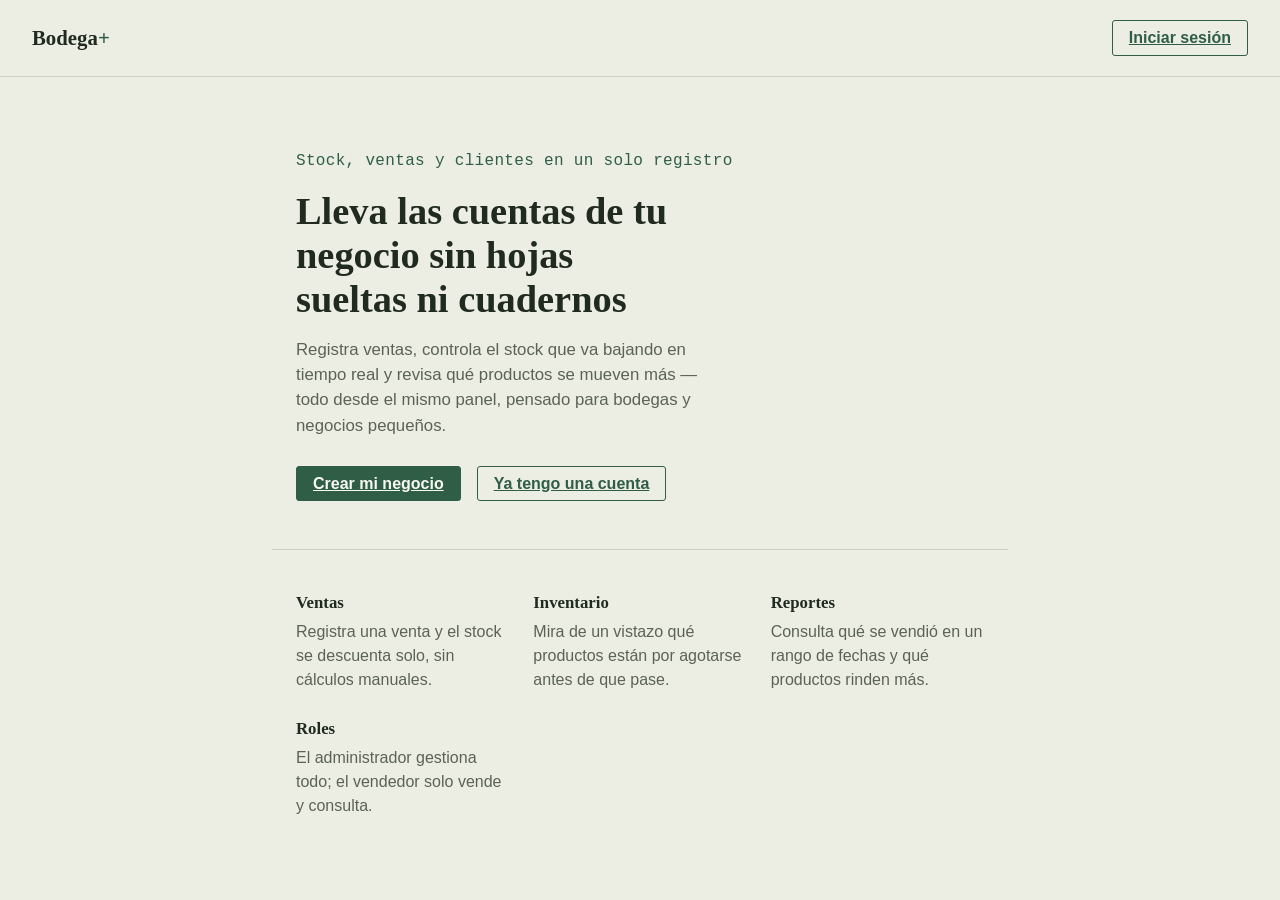
==== index.html @ 85f2c176 "Add files via upload" ====
<!DOCTYPE html>
<html lang="es">
<head>
  <meta charset="UTF-8" />
  <meta name="viewport" content="width=device-width, initial-scale=1.0" />
  <title>Bodega+ · Ventas e inventario para tu negocio</title>
  <link rel="stylesheet" href="/css/styles.css" />
</head>
<body>
  <header class="landing-topbar">
    <span class="landing-marca">Bodega<span>+</span></span>
    <nav>
      <a class="boton boton--fantasma" href="/login.html">Iniciar sesión</a>
    </nav>
  </header>

  <main class="landing-hero">
    <span class="cifra">Stock, ventas y clientes en un solo registro</span>
    <h1>Lleva las cuentas de tu negocio sin hojas sueltas ni cuadernos</h1>
    <p>
      Registra ventas, controla el stock que va bajando en tiempo real y
      revisa qué productos se mueven más — todo desde el mismo panel,
      pensado para bodegas y negocios pequeños.
    </p>
    <div class="landing-acciones">
      <a class="boton" href="/register.html">Crear mi negocio</a>
      <a class="boton boton--fantasma" href="/login.html">Ya tengo una cuenta</a>
    </div>
  </main>

  <ul class="landing-lista">
    <li>
      <h3>Ventas</h3>
      <p>Registra una venta y el stock se descuenta solo, sin cálculos manuales.</p>
    </li>
    <li>
      <h3>Inventario</h3>
      <p>Mira de un vistazo qué productos están por agotarse antes de que pase.</p>
    </li>
    <li>
      <h3>Reportes</h3>
      <p>Consulta qué se vendió en un rango de fechas y qué productos rinden más.</p>
    </li>
    <li>
      <h3>Roles</h3>
      <p>El administrador gestiona todo; el vendedor solo vende y consulta.</p>
    </li>
  </ul>

  <script src="/js/api.js"></script>
</body>
</html>
---- css/styles.css ----
/* =====================================================================
   Bodega+ — sistema de ventas e inventario
   Estética "libro contable": papel, tinta verde oscuro, cifras en
   monoespaciada alineadas como en una hoja de cuentas. Sin tarjetas
   con sombra, sin degradados: separación por líneas finas, como en
   un libro de registro real.
   ===================================================================== */

:root {
  /* Color */
  --color-paper: #ECEEE3;
  --color-surface: #F8F9F1;
  --color-ink: #202A1F;
  --color-ink-soft: #5B6355;
  --color-pine: #2F5D46;
  --color-pine-dark: #1F4433;
  --color-amber: #A9691A;
  --color-brick: #A63D2D;
  --color-line: #CBCFBC;
  --color-line-soft: #DCDECE;

  /* Tipografía */
  --font-display: Georgia, "Iowan Old Style", "Palatino Linotype", "Times New Roman", serif;
  --font-body: -apple-system, "Segoe UI", "Helvetica Neue", Arial, sans-serif;
  --font-mono: "SFMono-Regular", Consolas, "Liberation Mono", Menlo, monospace;

  /* Layout */
  --sidebar-ancho: 15rem;
  --radio: 3px;
}

* { box-sizing: border-box; }

html, body {
  margin: 0;
  padding: 0;
  background: var(--color-paper);
  color: var(--color-ink);
  font-family: var(--font-body);
  font-size: 16px;
  line-height: 1.5;
}

body { min-height: 100vh; }

h1, h2, h3 {
  font-family: var(--font-display);
  font-weight: 600;
  margin: 0 0 0.5rem;
  color: var(--color-ink);
}

h1 { font-size: 1.75rem; }
h2 { font-size: 1.3rem; }
h3 { font-size: 1.05rem; }

p { margin: 0 0 0.75rem; color: var(--color-ink-soft); max-width: 62ch; }

a { color: var(--color-pine); }

button, input, select, textarea { font-family: inherit; font-size: 1rem; }

.nums { font-family: var(--font-mono); font-variant-numeric: tabular-nums; }

/* --------------------------- Botones --------------------------- */

.boton {
  display: inline-flex;
  align-items: center;
  gap: 0.4rem;
  border: 1px solid var(--color-pine);
  background: var(--color-pine);
  color: var(--color-surface);
  padding: 0.55rem 1rem;
  border-radius: var(--radio);
  cursor: pointer;
  font-weight: 600;
  line-height: 1;
  transition: background-color 0.15s ease, transform 0.05s ease;
}
.boton:hover { background: var(--color-pine-dark); border-color: var(--color-pine-dark); }
.boton:active { transform: translateY(1px); }
.boton:focus-visible, a:focus-visible, input:focus-visible,
select:focus-visible, textarea:focus-visible {
  outline: 2px solid var(--color-pine);
  outline-offset: 2px;
}

.boton--fantasma {
  background: transparent;
  color: var(--color-pine);
}
.boton--fantasma:hover { background: rgba(47, 93, 70, 0.08); }

.boton--peligro {
  background: transparent;
  border-color: var(--color-brick);
  color: var(--color-brick);
}
.boton--peligro:hover { background: rgba(166, 61, 45, 0.08); }

.boton--pequeno { padding: 0.3rem 0.65rem; font-size: 0.85rem; }

.boton[disabled] { opacity: 0.5; cursor: not-allowed; }

/* --------------------------- Formularios --------------------------- */

.campo { margin-bottom: 1rem; display: flex; flex-direction: column; gap: 0.3rem; }
.campo label { font-size: 0.85rem; color: var(--color-ink-soft); }
.campo input, .campo select, .campo textarea {
  border: 1px solid var(--color-line);
  background: var(--color-surface);
  padding: 0.55rem 0.7rem;
  border-radius: var(--radio);
  color: var(--color-ink);
}
.campo textarea { resize: vertical; min-height: 4.5rem; }
.campo-fila { display: flex; gap: 1rem; flex-wrap: wrap; }
.campo-fila > .campo { flex: 1 1 10rem; }

.mensaje-error {
  border-left: 3px solid var(--color-brick);
  background: rgba(166, 61, 45, 0.08);
  color: var(--color-brick);
  padding: 0.6rem 0.8rem;
  border-radius: var(--radio);
  font-size: 0.9rem;
  margin-bottom: 1rem;
}
.mensaje-exito {
  border-left: 3px solid var(--color-pine);
  background: rgba(47, 93, 70, 0.08);
  color: var(--color-pine-dark);
  padding: 0.6rem 0.8rem;
  border-radius: var(--radio);
  font-size: 0.9rem;
  margin-bottom: 1rem;
}
.oculto { display: none !important; }

/* --------------------------- Auth (login/registro) --------------------------- */

.auth-pantalla {
  min-height: 100vh;
  display: grid;
  place-items: center;
  padding: 2rem 1rem;
}
.auth-tarjeta {
  width: 100%;
  max-width: 26rem;
  border: 1px solid var(--color-line);
  background: var(--color-surface);
  padding: 2rem;
  border-radius: var(--radio);
}
.auth-tarjeta h1 { margin-bottom: 0.25rem; }
.auth-tarjeta .subtitulo { margin-bottom: 1.5rem; }
.auth-pie { margin-top: 1.25rem; font-size: 0.9rem; text-align: center; }

/* --------------------------- Landing (index) --------------------------- */

.landing-topbar {
  display: flex;
  justify-content: space-between;
  align-items: center;
  padding: 1.25rem 2rem;
  border-bottom: 1px solid var(--color-line);
}
.landing-marca { font-family: var(--font-display); font-size: 1.3rem; font-weight: 600; }
.landing-marca span { color: var(--color-pine); }
.landing-hero {
  max-width: 46rem;
  margin: 0 auto;
  padding: 4.5rem 1.5rem 3rem;
  text-align: left;
}
.landing-hero .cifra {
  font-family: var(--font-mono);
  color: var(--color-pine);
  letter-spacing: 0.02em;
  margin-bottom: 1rem;
  display: block;
}
.landing-hero h1 { font-size: 2.4rem; line-height: 1.15; max-width: 20ch; }
.landing-hero p { font-size: 1.05rem; max-width: 46ch; margin-top: 1rem; }
.landing-acciones { display: flex; gap: 1rem; margin-top: 1.75rem; flex-wrap: wrap; }
.landing-lista {
  max-width: 46rem;
  margin: 0 auto;
  padding: 0 1.5rem 4rem;
  border-top: 1px solid var(--color-line);
  padding-top: 2.5rem;
  display: grid;
  gap: 1.5rem;
  grid-template-columns: repeat(auto-fit, minmax(13rem, 1fr));
}
.landing-lista li { list-style: none; }
.landing-lista h3 { margin-bottom: 0.3rem; }
.landing-lista p { margin: 0; }

/* --------------------------- Layout de la aplicación --------------------------- */

.app-shell { display: flex; min-height: 100vh; }

.sidebar {
  width: var(--sidebar-ancho);
  flex-shrink: 0;
  background: var(--color-surface);
  border-right: 1px solid var(--color-line);
  display: flex;
  flex-direction: column;
  padding: 1.5rem 1rem;
}
.sidebar__marca {
  font-family: var(--font-display);
  font-size: 1.2rem;
  font-weight: 600;
  padding: 0 0.5rem 1.5rem;
}
.sidebar__marca span { color: var(--color-pine); }
.sidebar__nav { display: flex; flex-direction: column; gap: 0.15rem; flex: 1; }
.sidebar__nav a {
  color: var(--color-ink-soft);
  text-decoration: none;
  padding: 0.6rem 0.5rem;
  border-radius: var(--radio);
  border-left: 3px solid transparent;
}
.sidebar__nav a:hover { background: rgba(47, 93, 70, 0.08); color: var(--color-ink); }
.sidebar__nav a.activo {
  color: var(--color-pine-dark);
  border-left-color: var(--color-pine);
  font-weight: 600;
  background: rgba(47, 93, 70, 0.08);
}
.sidebar__salir {
  margin-top: 1rem;
  border: 1px solid var(--color-line);
  background: transparent;
  color: var(--color-ink-soft);
  padding: 0.55rem 0.7rem;
  border-radius: var(--radio);
  cursor: pointer;
  text-align: left;
}
.sidebar__salir:hover { border-color: var(--color-brick); color: var(--color-brick); }

.app-content { flex: 1; min-width: 0; display: flex; flex-direction: column; }

.app-topbar {
  display: flex;
  justify-content: space-between;
  align-items: baseline;
  padding: 1.5rem 2rem 1rem;
  border-bottom: 1px solid var(--color-line);
  flex-wrap: wrap;
  gap: 0.5rem;
}
.app-topbar__usuario { color: var(--color-ink-soft); font-size: 0.9rem; }

.app-main { padding: 1.75rem 2rem 3rem; flex: 1; }

.solo-admin { display: none; }
body.rol-admin .solo-admin { display: revert; }

/* --------------------------- Bloques de resumen (panel) --------------------------- */

.resumen-fila { display: grid; gap: 1px; background: var(--color-line); border: 1px solid var(--color-line); grid-template-columns: repeat(auto-fit, minmax(11rem, 1fr)); margin-bottom: 2rem; }
.resumen-celda { background: var(--color-surface); padding: 1.1rem 1.25rem; }
.resumen-celda .etiqueta { display: block; font-size: 0.85rem; color: var(--color-ink-soft); margin-bottom: 0.35rem; }
.resumen-celda .cifra { display: block; font-family: var(--font-mono); font-size: 1.5rem; color: var(--color-ink); }
.resumen-celda .cifra.alerta { color: var(--color-brick); }

/* --------------------------- Secciones y tablas --------------------------- */

.seccion { margin-bottom: 2.5rem; }
.seccion-cabecera {
  display: flex;
  justify-content: space-between;
  align-items: center;
  gap: 1rem;
  margin-bottom: 1rem;
  flex-wrap: wrap;
}

.tabla-envoltorio { border: 1px solid var(--color-line); border-radius: var(--radio); overflow: hidden; }

table { width: 100%; border-collapse: collapse; background: var(--color-surface); }
thead th {
  text-align: left;
  font-weight: 600;
  font-size: 0.85rem;
  color: var(--color-ink-soft);
  padding: 0.65rem 0.9rem;
  border-bottom: 1px solid var(--color-line);
}
tbody td {
  padding: 0.65rem 0.9rem;
  border-bottom: 1px solid var(--color-line-soft);
  vertical-align: middle;
}
tbody tr:last-child td { border-bottom: none; }
tbody tr:hover { background: rgba(47, 93, 70, 0.04); }
td.num, th.num { text-align: right; font-family: var(--font-mono); }
.tabla-vacia td { color: var(--color-ink-soft); font-style: italic; text-align: center; padding: 2rem; }

.insignia {
  display: inline-block;
  padding: 0.15rem 0.55rem;
  border-radius: 999px;
  font-size: 0.78rem;
  font-weight: 600;
  border: 1px solid transparent;
}
.insignia--normal { background: rgba(47, 93, 70, 0.1); color: var(--color-pine-dark); }
.insignia--bajo { background: rgba(169, 105, 26, 0.12); color: var(--color-amber); }
.insignia--agotado { background: rgba(166, 61, 45, 0.12); color: var(--color-brick); }
.insignia--anulada { background: rgba(166, 61, 45, 0.12); color: var(--color-brick); }
.insignia--completada { background: rgba(47, 93, 70, 0.1); color: var(--color-pine-dark); }

.acciones-fila { display: flex; gap: 0.4rem; justify-content: flex-end; }

.filtros { display: flex; gap: 0.75rem; flex-wrap: wrap; align-items: flex-end; margin-bottom: 1.25rem; }
.filtros .campo { margin-bottom: 0; min-width: 10rem; }

/* --------------------------- Diálogo (crear/editar) --------------------------- */

dialog {
  border: 1px solid var(--color-line);
  border-radius: var(--radio);
  padding: 0;
  width: 100%;
  max-width: 30rem;
  color: var(--color-ink);
}
dialog::backdrop { background: rgba(32, 42, 31, 0.35); }
.dialogo-cuerpo { padding: 1.5rem; }
.dialogo-cuerpo h2 { margin-bottom: 1.25rem; }
.dialogo-acciones { display: flex; justify-content: flex-end; gap: 0.75rem; margin-top: 1.5rem; }

/* --------------------------- Venta: selector de items --------------------------- */

.venta-items { border: 1px solid var(--color-line); border-radius: var(--radio); margin-bottom: 1rem; }
.venta-items .fila-item {
  display: grid;
  grid-template-columns: 1fr 6rem 7rem auto;
  gap: 0.75rem;
  align-items: center;
  padding: 0.6rem 0.9rem;
  border-bottom: 1px solid var(--color-line-soft);
}
.venta-items .fila-item:last-child { border-bottom: none; }
.venta-total {
  display: flex;
  justify-content: space-between;
  padding: 0.9rem 1rem;
  border-top: 1px solid var(--color-line);
  font-family: var(--font-mono);
  font-size: 1.15rem;
  background: var(--color-surface);
}

/* --------------------------- Responsivo --------------------------- */

@media (max-width: 780px) {
  .app-shell { flex-direction: column; }
  .sidebar {
    width: auto;
    flex-direction: row;
    align-items: center;
    overflow-x: auto;
    padding: 0.75rem 1rem;
  }
  .sidebar__marca { padding: 0 1rem 0 0; }
  .sidebar__nav { flex-direction: row; }
  .sidebar__salir { margin-top: 0; margin-left: auto; white-space: nowrap; }
  .app-main { padding: 1.25rem 1.25rem 2.5rem; }
  .app-topbar { padding: 1.25rem 1.25rem 1rem; }
  .venta-items .fila-item { grid-template-columns: 1fr; }
}

@media (prefers-reduced-motion: reduce) {
  * { transition: none !important; animation: none !important; }
}
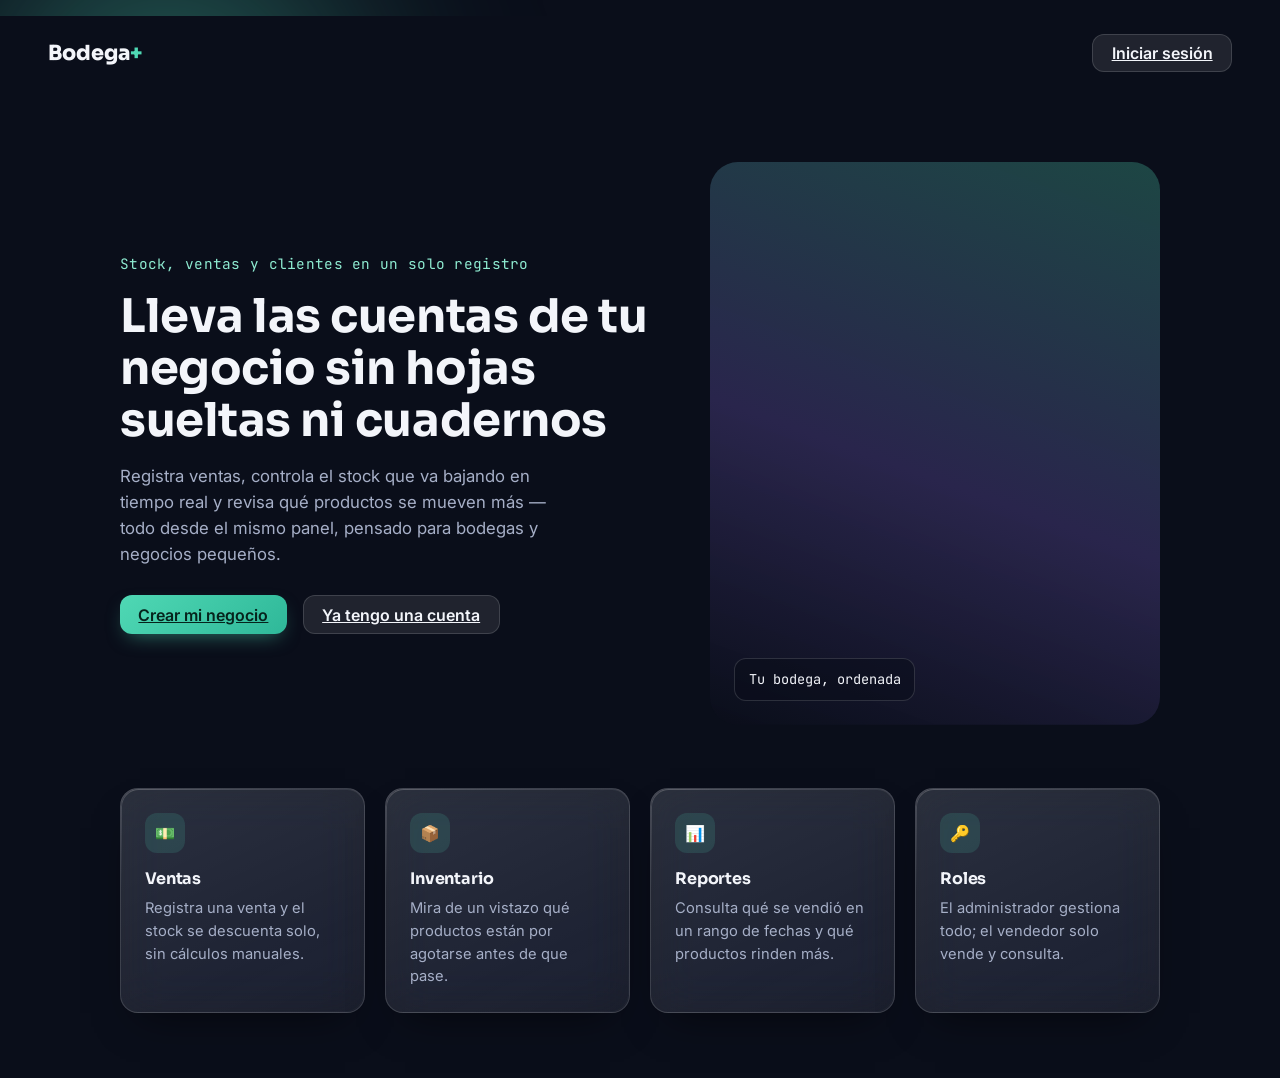
==== commit 13d8c94c: "Add files via upload" ====
--- a/index.html
+++ b/index.html
@@ -4,10 +4,15 @@
   <meta charset="UTF-8" />
   <meta name="viewport" content="width=device-width, initial-scale=1.0" />
   <title>Bodega+ · Ventas e inventario para tu negocio</title>
+  <link rel="icon" href="/img/favicon.png" />
+  <link rel="preconnect" href="https://fonts.googleapis.com" />
+  <link rel="preconnect" href="https://fonts.gstatic.com" crossorigin />
   <link rel="stylesheet" href="/css/styles.css" />
 </head>
 <body>
-  <header class="landing-topbar">
+  <div class="fondo-liquido" aria-hidden="true"><span class="b1"></span><span class="b2"></span><span class="b3"></span></div>
+
+  <header class="landing-topbar" data-revelar>
     <span class="landing-marca">Bodega<span>+</span></span>
     <nav>
       <a class="boton boton--fantasma" href="/login.html">Iniciar sesión</a>
@@ -15,38 +20,49 @@
   </header>
 
   <main class="landing-hero">
-    <span class="cifra">Stock, ventas y clientes en un solo registro</span>
-    <h1>Lleva las cuentas de tu negocio sin hojas sueltas ni cuadernos</h1>
-    <p>
-      Registra ventas, controla el stock que va bajando en tiempo real y
-      revisa qué productos se mueven más — todo desde el mismo panel,
-      pensado para bodegas y negocios pequeños.
-    </p>
-    <div class="landing-acciones">
-      <a class="boton" href="/register.html">Crear mi negocio</a>
-      <a class="boton boton--fantasma" href="/login.html">Ya tengo una cuenta</a>
+    <div class="landing-hero__texto" data-revelar="1">
+      <span class="cifra">Stock, ventas y clientes en un solo registro</span>
+      <h1>Lleva las cuentas de tu negocio sin hojas sueltas ni cuadernos</h1>
+      <p>
+        Registra ventas, controla el stock que va bajando en tiempo real y
+        revisa qué productos se mueven más — todo desde el mismo panel,
+        pensado para bodegas y negocios pequeños.
+      </p>
+      <div class="landing-acciones">
+        <a class="boton" href="/register.html">Crear mi negocio</a>
+        <a class="boton boton--fantasma" href="/login.html">Ya tengo una cuenta</a>
+      </div>
+    </div>
+
+    <div class="landing-hero__vitrina" data-tilt data-revelar="2">
+      <p>Tu bodega, ordenada</p>
     </div>
   </main>
 
   <ul class="landing-lista">
-    <li>
+    <li data-revelar="1">
+      <div class="icono">💵</div>
       <h3>Ventas</h3>
       <p>Registra una venta y el stock se descuenta solo, sin cálculos manuales.</p>
     </li>
-    <li>
+    <li data-revelar="2">
+      <div class="icono">📦</div>
       <h3>Inventario</h3>
       <p>Mira de un vistazo qué productos están por agotarse antes de que pase.</p>
     </li>
-    <li>
+    <li data-revelar="3">
+      <div class="icono">📊</div>
       <h3>Reportes</h3>
       <p>Consulta qué se vendió en un rango de fechas y qué productos rinden más.</p>
     </li>
-    <li>
+    <li data-revelar="1">
+      <div class="icono">🔑</div>
       <h3>Roles</h3>
       <p>El administrador gestiona todo; el vendedor solo vende y consulta.</p>
     </li>
   </ul>
 
+  <script src="/js/ui.js"></script>
   <script src="/js/api.js"></script>
 </body>
 </html>
--- a/css/styles.css
+++ b/css/styles.css
@@ -1,138 +1,344 @@
 /* =====================================================================
-   Bodega+ — sistema de ventas e inventario
-   Estética "libro contable": papel, tinta verde oscuro, cifras en
-   monoespaciada alineadas como en una hoja de cuentas. Sin tarjetas
-   con sombra, sin degradados: separación por líneas finas, como en
-   un libro de registro real.
+   Bodega+ — Vidrio líquido
+   Concepto: la vitrina de vidrio de una bodega de noche, reflejando las
+   luces del local (menta, ámbar, violeta) sobre un fondo casi negro.
+   Paneles traslúcidos con desenfoque real (backdrop-filter), relieve en
+   3D en los bloques clave del panel principal, y animación reservada
+   para responder a lo que la persona hace: enviar, guardar, confirmar.
    ===================================================================== */
 
+@import url('https://fonts.googleapis.com/css2?family=Sora:wght@500;600;700;800&family=Inter:wght@400;500;600&family=JetBrains+Mono:wght@500;600&display=swap');
+
 :root {
-  /* Color */
-  --color-paper: #ECEEE3;
-  --color-surface: #F8F9F1;
-  --color-ink: #202A1F;
-  --color-ink-soft: #5B6355;
-  --color-pine: #2F5D46;
-  --color-pine-dark: #1F4433;
-  --color-amber: #A9691A;
-  --color-brick: #A63D2D;
-  --color-line: #CBCFBC;
-  --color-line-soft: #DCDECE;
+  /* Color — vitrina nocturna */
+  --noche: #0A0E1A;
+  --noche-2: #0E1424;
+  --vidrio: rgba(255, 255, 255, 0.055);
+  --vidrio-fuerte: rgba(255, 255, 255, 0.09);
+  --vidrio-borde: rgba(255, 255, 255, 0.14);
+  --vidrio-brillo: rgba(255, 255, 255, 0.5);
+
+  --menta: #4FD8B4;
+  --menta-suave: #8EEBD1;
+  --ambar: #F5A623;
+  --ciruela: #9B7BFF;
+  --rosa: #FF6FA5;
+  --coral: #FF6B6B;
+
+  --texto: #F3F5FA;
+  --texto-tenue: #A6AFC7;
+  --texto-mudo: #6E7690;
 
   /* Tipografía */
-  --font-display: Georgia, "Iowan Old Style", "Palatino Linotype", "Times New Roman", serif;
-  --font-body: -apple-system, "Segoe UI", "Helvetica Neue", Arial, sans-serif;
-  --font-mono: "SFMono-Regular", Consolas, "Liberation Mono", Menlo, monospace;
-
-  /* Layout */
-  --sidebar-ancho: 15rem;
-  --radio: 3px;
+  --font-display: "Sora", -apple-system, "Segoe UI", sans-serif;
+  --font-body: "Inter", -apple-system, "Segoe UI", sans-serif;
+  --font-mono: "JetBrains Mono", "SFMono-Regular", Consolas, monospace;
+
+  /* Forma y movimiento */
+  --radio: 18px;
+  --radio-chico: 12px;
+  --ease-suave: cubic-bezier(0.22, 1, 0.36, 1);
+  --ease-rebote: cubic-bezier(0.34, 1.56, 0.64, 1);
+  --sidebar-ancho: 16.5rem;
 }
 
 * { box-sizing: border-box; }
+
+html { color-scheme: dark; }
 
 html, body {
   margin: 0;
   padding: 0;
-  background: var(--color-paper);
-  color: var(--color-ink);
+  min-height: 100vh;
+  background: var(--noche);
+  color: var(--texto);
   font-family: var(--font-body);
   font-size: 16px;
-  line-height: 1.5;
-}
-
-body { min-height: 100vh; }
+  line-height: 1.55;
+}
+
+/* --------------------------- Fondo líquido animado --------------------------- */
+
+.fondo-liquido {
+  position: fixed;
+  inset: 0;
+  z-index: -1;
+  overflow: hidden;
+  background: var(--noche);
+}
+.fondo-liquido span {
+  position: absolute;
+  border-radius: 50%;
+  filter: blur(90px);
+  opacity: 0.55;
+  will-change: transform;
+}
+.fondo-liquido .b1 {
+  width: 42vw; height: 42vw;
+  top: -12vw; left: -8vw;
+  background: radial-gradient(circle, var(--menta), transparent 70%);
+  animation: deriva1 34s ease-in-out infinite alternate;
+}
+.fondo-liquido .b2 {
+  width: 38vw; height: 38vw;
+  bottom: -14vw; right: -6vw;
+  background: radial-gradient(circle, var(--ciruela), transparent 70%);
+  animation: deriva2 40s ease-in-out infinite alternate;
+}
+.fondo-liquido .b3 {
+  width: 30vw; height: 30vw;
+  top: 30vh; right: 18vw;
+  background: radial-gradient(circle, var(--ambar), transparent 72%);
+  opacity: 0.3;
+  animation: deriva3 46s ease-in-out infinite alternate;
+}
+@keyframes deriva1 { to { transform: translate(8vw, 10vh) scale(1.15); } }
+@keyframes deriva2 { to { transform: translate(-6vw, -8vh) scale(1.1); } }
+@keyframes deriva3 { to { transform: translate(-10vw, 6vh) scale(0.9); } }
 
 h1, h2, h3 {
   font-family: var(--font-display);
-  font-weight: 600;
-  margin: 0 0 0.5rem;
-  color: var(--color-ink);
-}
-
-h1 { font-size: 1.75rem; }
-h2 { font-size: 1.3rem; }
+  font-weight: 700;
+  margin: 0 0 0.4rem;
+  color: var(--texto);
+  letter-spacing: -0.01em;
+}
+h1 { font-size: 1.9rem; }
+h2 { font-size: 1.25rem; }
 h3 { font-size: 1.05rem; }
 
-p { margin: 0 0 0.75rem; color: var(--color-ink-soft); max-width: 62ch; }
-
-a { color: var(--color-pine); }
-
+p { margin: 0 0 0.75rem; color: var(--texto-tenue); max-width: 62ch; }
+.subtitulo-seccion { color: var(--texto-tenue); font-size: 0.95rem; margin: 0 0 1.5rem; max-width: 56ch; }
+
+a { color: var(--menta-suave); }
 button, input, select, textarea { font-family: inherit; font-size: 1rem; }
-
 .nums { font-family: var(--font-mono); font-variant-numeric: tabular-nums; }
 
+::selection { background: rgba(79, 216, 180, 0.3); }
+
+:focus-visible {
+  outline: 2px solid var(--menta);
+  outline-offset: 3px;
+  border-radius: 4px;
+}
+
+/* --------------------------- Vidrio: panel base --------------------------- */
+
+.cristal, .sidebar, .app-topbar, .resumen-celda, .seccion, .auth-tarjeta, .landing-lista li {
+  position: relative;
+  background:
+    linear-gradient(155deg, rgba(255,255,255,0.09), rgba(255,255,255,0.02)),
+    var(--vidrio);
+  border: 1px solid var(--vidrio-borde);
+  border-radius: var(--radio);
+  backdrop-filter: blur(22px) saturate(150%);
+  -webkit-backdrop-filter: blur(22px) saturate(150%);
+  box-shadow:
+    0 1px 0 rgba(255,255,255,0.08) inset,
+    0 20px 40px -20px rgba(0,0,0,0.6);
+}
+
+/* Reflejo de borde superior, como el filo de un vidrio real */
+.cristal::before, .sidebar::before, .app-topbar::before, .resumen-celda::before,
+.seccion::before, .auth-tarjeta::before, .landing-lista li::before {
+  content: "";
+  position: absolute;
+  inset: 0;
+  border-radius: inherit;
+  padding: 1px;
+  background: linear-gradient(155deg, var(--vidrio-brillo), transparent 30%, transparent 70%, rgba(255,255,255,0.08));
+  -webkit-mask: linear-gradient(#000 0 0) content-box, linear-gradient(#000 0 0);
+  -webkit-mask-composite: xor;
+  mask-composite: exclude;
+  opacity: 0.35;
+  pointer-events: none;
+}
+
+/* Tarjetas con relieve 3D + barrido de brillo: reservado para los
+   bloques protagonistas (resumen del panel, hero de la portada). */
+.cristal--interactivo {
+  transform-style: preserve-3d;
+  transition: transform 0.5s var(--ease-suave), box-shadow 0.5s var(--ease-suave);
+  cursor: default;
+}
+.cristal--interactivo:hover {
+  box-shadow:
+    0 1px 0 rgba(255,255,255,0.1) inset,
+    0 30px 60px -20px rgba(0,0,0,0.7);
+}
+.cristal--interactivo::after {
+  content: "";
+  position: absolute;
+  inset: 0;
+  border-radius: inherit;
+  background: linear-gradient(115deg, transparent 40%, rgba(255,255,255,0.16) 50%, transparent 60%);
+  background-size: 220% 220%;
+  background-position: 130% 130%;
+  opacity: 0;
+  transition: opacity 0.4s ease;
+  pointer-events: none;
+}
+.cristal--interactivo:hover::after {
+  opacity: 1;
+  animation: barrido 1.1s var(--ease-suave);
+}
+@keyframes barrido {
+  from { background-position: 130% 130%; }
+  to { background-position: -30% -30%; }
+}
+
 /* --------------------------- Botones --------------------------- */
 
 .boton {
+  position: relative;
+  overflow: hidden;
   display: inline-flex;
   align-items: center;
-  gap: 0.4rem;
-  border: 1px solid var(--color-pine);
-  background: var(--color-pine);
-  color: var(--color-surface);
-  padding: 0.55rem 1rem;
-  border-radius: var(--radio);
+  justify-content: center;
+  gap: 0.45rem;
+  border: none;
+  background: linear-gradient(135deg, var(--menta), #2FB899);
+  color: #06231C;
+  padding: 0.65rem 1.15rem;
+  border-radius: var(--radio-chico);
   cursor: pointer;
   font-weight: 600;
   line-height: 1;
-  transition: background-color 0.15s ease, transform 0.05s ease;
-}
-.boton:hover { background: var(--color-pine-dark); border-color: var(--color-pine-dark); }
-.boton:active { transform: translateY(1px); }
-.boton:focus-visible, a:focus-visible, input:focus-visible,
-select:focus-visible, textarea:focus-visible {
-  outline: 2px solid var(--color-pine);
-  outline-offset: 2px;
-}
+  box-shadow: 0 8px 20px -8px rgba(79, 216, 180, 0.55);
+  transition: transform 0.15s var(--ease-suave), box-shadow 0.15s var(--ease-suave), opacity 0.15s ease;
+}
+.boton:hover { transform: translateY(-1px); box-shadow: 0 12px 26px -8px rgba(79, 216, 180, 0.65); }
+.boton:active { transform: translateY(0); }
+.boton[disabled] { opacity: 0.55; cursor: not-allowed; transform: none; }
+
+/* Onda al hacer clic — confirma que el toque se registró (útil con
+   la latencia de un servidor gratuito que puede tardar en responder) */
+.boton .onda {
+  position: absolute;
+  border-radius: 50%;
+  background: rgba(255,255,255,0.5);
+  transform: scale(0);
+  animation: onda-expandir 0.6s ease-out;
+  pointer-events: none;
+}
+@keyframes onda-expandir { to { transform: scale(2.6); opacity: 0; } }
 
 .boton--fantasma {
-  background: transparent;
-  color: var(--color-pine);
-}
-.boton--fantasma:hover { background: rgba(47, 93, 70, 0.08); }
+  background: var(--vidrio-fuerte);
+  color: var(--texto);
+  box-shadow: none;
+  border: 1px solid var(--vidrio-borde);
+}
+.boton--fantasma:hover { background: rgba(255,255,255,0.13); box-shadow: none; }
 
 .boton--peligro {
-  background: transparent;
-  border-color: var(--color-brick);
-  color: var(--color-brick);
-}
-.boton--peligro:hover { background: rgba(166, 61, 45, 0.08); }
-
-.boton--pequeno { padding: 0.3rem 0.65rem; font-size: 0.85rem; }
-
-.boton[disabled] { opacity: 0.5; cursor: not-allowed; }
+  background: rgba(255, 107, 107, 0.14);
+  color: #FFB3B3;
+  box-shadow: none;
+  border: 1px solid rgba(255, 107, 107, 0.3);
+}
+.boton--peligro:hover { background: rgba(255, 107, 107, 0.22); box-shadow: none; }
+
+.boton--pequeno { padding: 0.4rem 0.75rem; font-size: 0.85rem; }
+
+/* Estado de carga real del botón mientras espera la respuesta del
+   servidor (evita doble clic y confirma que algo está pasando). */
+.boton[data-cargando] { color: transparent; pointer-events: none; }
+.boton[data-cargando]::before {
+  content: "";
+  position: absolute;
+  width: 1.1rem; height: 1.1rem;
+  border-radius: 50%;
+  border: 2px solid rgba(255,255,255,0.35);
+  border-top-color: currentColor;
+  color: #06231C;
+  animation: girar 0.7s linear infinite;
+}
+.boton--fantasma[data-cargando]::before,
+.boton--peligro[data-cargando]::before { color: var(--texto); }
+@keyframes girar { to { transform: rotate(360deg); } }
 
 /* --------------------------- Formularios --------------------------- */
 
-.campo { margin-bottom: 1rem; display: flex; flex-direction: column; gap: 0.3rem; }
-.campo label { font-size: 0.85rem; color: var(--color-ink-soft); }
+.campo { margin-bottom: 1.1rem; display: flex; flex-direction: column; gap: 0.35rem; }
+.campo label { font-size: 0.85rem; color: var(--texto-tenue); }
+.campo small { color: var(--texto-mudo); font-size: 0.78rem; }
 .campo input, .campo select, .campo textarea {
-  border: 1px solid var(--color-line);
-  background: var(--color-surface);
-  padding: 0.55rem 0.7rem;
-  border-radius: var(--radio);
-  color: var(--color-ink);
+  border: 1px solid var(--vidrio-borde);
+  background: rgba(255,255,255,0.05);
+  padding: 0.6rem 0.75rem;
+  border-radius: var(--radio-chico);
+  color: var(--texto);
+  transition: border-color 0.2s ease, box-shadow 0.2s ease, background 0.2s ease;
+}
+.campo input::placeholder, .campo textarea::placeholder { color: var(--texto-mudo); }
+.campo input:focus, .campo select:focus, .campo textarea:focus {
+  outline: none;
+  border-color: var(--menta);
+  background: rgba(255,255,255,0.08);
+  box-shadow: 0 0 0 4px rgba(79, 216, 180, 0.16);
 }
 .campo textarea { resize: vertical; min-height: 4.5rem; }
 .campo-fila { display: flex; gap: 1rem; flex-wrap: wrap; }
 .campo-fila > .campo { flex: 1 1 10rem; }
 
+/* --------------------------- Notificaciones flotantes (toasts) --------------------------- */
+
+.toast-pila {
+  position: fixed;
+  top: 1.25rem;
+  right: 1.25rem;
+  z-index: 200;
+  display: flex;
+  flex-direction: column;
+  gap: 0.6rem;
+  max-width: min(24rem, calc(100vw - 2.5rem));
+}
+.toast {
+  display: flex;
+  align-items: flex-start;
+  gap: 0.6rem;
+  padding: 0.85rem 1rem;
+  border-radius: var(--radio-chico);
+  background: rgba(14, 20, 36, 0.85);
+  border: 1px solid var(--vidrio-borde);
+  border-left: 3px solid var(--menta);
+  backdrop-filter: blur(18px);
+  -webkit-backdrop-filter: blur(18px);
+  box-shadow: 0 20px 40px -16px rgba(0,0,0,0.6);
+  animation: toast-entrar 0.35s var(--ease-rebote);
+  font-size: 0.92rem;
+}
+.toast.saliendo { animation: toast-salir 0.25s ease-in forwards; }
+.toast--error { border-left-color: var(--coral); }
+.toast--info { border-left-color: var(--ciruela); }
+.toast__icono { flex-shrink: 0; margin-top: 0.1rem; }
+.toast__texto { flex: 1; color: var(--texto); }
+.toast__cerrar {
+  background: none; border: none; color: var(--texto-mudo);
+  cursor: pointer; font-size: 1rem; line-height: 1; padding: 0.1rem;
+}
+.toast__cerrar:hover { color: var(--texto); }
+@keyframes toast-entrar { from { opacity: 0; transform: translateX(24px) scale(0.96); } to { opacity: 1; transform: none; } }
+@keyframes toast-salir { to { opacity: 0; transform: translateX(24px) scale(0.96); } }
+
+/* --------------------------- Mensajes inline (formularios de auth) --------------------------- */
+
 .mensaje-error {
-  border-left: 3px solid var(--color-brick);
-  background: rgba(166, 61, 45, 0.08);
-  color: var(--color-brick);
-  padding: 0.6rem 0.8rem;
-  border-radius: var(--radio);
+  border-left: 3px solid var(--coral);
+  background: rgba(255, 107, 107, 0.1);
+  color: #FFC2C2;
+  padding: 0.65rem 0.85rem;
+  border-radius: var(--radio-chico);
   font-size: 0.9rem;
   margin-bottom: 1rem;
 }
 .mensaje-exito {
-  border-left: 3px solid var(--color-pine);
-  background: rgba(47, 93, 70, 0.08);
-  color: var(--color-pine-dark);
-  padding: 0.6rem 0.8rem;
-  border-radius: var(--radio);
+  border-left: 3px solid var(--menta);
+  background: rgba(79, 216, 180, 0.1);
+  color: var(--menta-suave);
+  padding: 0.65rem 0.85rem;
+  border-radius: var(--radio-chico);
   font-size: 0.9rem;
   margin-bottom: 1rem;
 }
@@ -145,18 +351,28 @@
   display: grid;
   place-items: center;
   padding: 2rem 1rem;
+  position: relative;
 }
 .auth-tarjeta {
   width: 100%;
-  max-width: 26rem;
-  border: 1px solid var(--color-line);
-  background: var(--color-surface);
-  padding: 2rem;
-  border-radius: var(--radio);
-}
-.auth-tarjeta h1 { margin-bottom: 0.25rem; }
-.auth-tarjeta .subtitulo { margin-bottom: 1.5rem; }
-.auth-pie { margin-top: 1.25rem; font-size: 0.9rem; text-align: center; }
+  max-width: 27rem;
+  padding: 2.25rem;
+  animation: entrar-arriba 0.6s var(--ease-suave);
+}
+.auth-tarjeta .marca {
+  font-family: var(--font-display);
+  font-weight: 800;
+  font-size: 1.2rem;
+  margin-bottom: 1.25rem;
+}
+.auth-tarjeta .marca span { color: var(--menta); }
+.auth-tarjeta h1 { margin-bottom: 0.3rem; }
+.auth-pie { margin-top: 1.25rem; font-size: 0.9rem; text-align: center; color: var(--texto-tenue); }
+
+@keyframes entrar-arriba {
+  from { opacity: 0; transform: translateY(14px) scale(0.98); }
+  to { opacity: 1; transform: none; }
+}
 
 /* --------------------------- Landing (index) --------------------------- */
 
@@ -164,160 +380,245 @@
   display: flex;
   justify-content: space-between;
   align-items: center;
-  padding: 1.25rem 2rem;
-  border-bottom: 1px solid var(--color-line);
-}
-.landing-marca { font-family: var(--font-display); font-size: 1.3rem; font-weight: 600; }
-.landing-marca span { color: var(--color-pine); }
+  padding: 1.1rem 2rem;
+  margin: 1rem;
+  position: relative;
+  z-index: 2;
+}
+.landing-marca { font-family: var(--font-display); font-size: 1.3rem; font-weight: 800; }
+.landing-marca span { color: var(--menta); }
+
 .landing-hero {
-  max-width: 46rem;
-  margin: 0 auto;
-  padding: 4.5rem 1.5rem 3rem;
-  text-align: left;
-}
-.landing-hero .cifra {
+  max-width: 68rem;
+  margin: 1.5rem auto 0;
+  padding: 3rem 1.5rem 4rem;
+  display: grid;
+  grid-template-columns: 1.1fr 0.9fr;
+  gap: 2.5rem;
+  align-items: center;
+}
+.landing-hero__texto .cifra {
   font-family: var(--font-mono);
-  color: var(--color-pine);
+  color: var(--menta-suave);
   letter-spacing: 0.02em;
   margin-bottom: 1rem;
   display: block;
-}
-.landing-hero h1 { font-size: 2.4rem; line-height: 1.15; max-width: 20ch; }
-.landing-hero p { font-size: 1.05rem; max-width: 46ch; margin-top: 1rem; }
+  font-size: 0.9rem;
+}
+.landing-hero__texto h1 { font-size: clamp(2rem, 4vw, 2.9rem); line-height: 1.12; max-width: 16ch; }
+.landing-hero__texto p { font-size: 1.05rem; max-width: 42ch; margin-top: 1rem; }
 .landing-acciones { display: flex; gap: 1rem; margin-top: 1.75rem; flex-wrap: wrap; }
+
+/* Vitrina: si agregas una foto en /img/hero-bodega.jpg se ve detrás
+   del vidrio; si no la agregas, el degradado solo se ve igual de bien. */
+.landing-hero__vitrina {
+  aspect-ratio: 4 / 5;
+  border-radius: 28px;
+  padding: 1.5rem;
+  display: flex;
+  align-items: flex-end;
+  background-image:
+    linear-gradient(200deg, rgba(79,216,180,0.28), rgba(155,123,255,0.22) 55%, rgba(10,14,26,0.6)),
+    url('/img/hero-bodega.jpg');
+  background-size: cover;
+  background-position: center;
+  transform: perspective(1200px) rotateY(-6deg) rotateX(2deg);
+  transition: transform 0.6s var(--ease-suave);
+}
+.landing-hero__vitrina:hover { transform: perspective(1200px) rotateY(-2deg) rotateX(0deg); }
+.landing-hero__vitrina p {
+  color: var(--texto);
+  font-family: var(--font-mono);
+  font-size: 0.85rem;
+  margin: 0;
+  background: rgba(10,14,26,0.55);
+  padding: 0.6rem 0.85rem;
+  border-radius: var(--radio-chico);
+  border: 1px solid var(--vidrio-borde);
+}
+
 .landing-lista {
-  max-width: 46rem;
+  max-width: 68rem;
   margin: 0 auto;
   padding: 0 1.5rem 4rem;
-  border-top: 1px solid var(--color-line);
-  padding-top: 2.5rem;
   display: grid;
-  gap: 1.5rem;
-  grid-template-columns: repeat(auto-fit, minmax(13rem, 1fr));
-}
-.landing-lista li { list-style: none; }
-.landing-lista h3 { margin-bottom: 0.3rem; }
-.landing-lista p { margin: 0; }
+  gap: 1.25rem;
+  grid-template-columns: repeat(auto-fit, minmax(14rem, 1fr));
+}
+.landing-lista li { list-style: none; padding: 1.5rem; }
+.landing-lista .icono {
+  width: 2.5rem; height: 2.5rem;
+  display: grid; place-items: center;
+  border-radius: 12px;
+  background: rgba(79, 216, 180, 0.14);
+  color: var(--menta-suave);
+  margin-bottom: 0.9rem;
+}
+.landing-lista h3 { margin-bottom: 0.3rem; font-size: 1rem; }
+.landing-lista p { margin: 0; font-size: 0.92rem; }
 
 /* --------------------------- Layout de la aplicación --------------------------- */
 
-.app-shell { display: flex; min-height: 100vh; }
+.app-shell { display: flex; min-height: 100vh; align-items: flex-start; gap: 1.25rem; padding: 1.25rem; }
 
 .sidebar {
+  position: sticky;
+  top: 1.25rem;
   width: var(--sidebar-ancho);
   flex-shrink: 0;
-  background: var(--color-surface);
-  border-right: 1px solid var(--color-line);
   display: flex;
   flex-direction: column;
-  padding: 1.5rem 1rem;
+  padding: 1.5rem 1.1rem;
+  height: calc(100vh - 2.5rem);
 }
 .sidebar__marca {
   font-family: var(--font-display);
-  font-size: 1.2rem;
+  font-size: 1.15rem;
+  font-weight: 800;
+  padding: 0 0.4rem 1.5rem;
+  display: flex;
+  align-items: center;
+  gap: 0.5rem;
+}
+.sidebar__marca span { color: var(--menta); }
+.sidebar__nav { display: flex; flex-direction: column; gap: 0.2rem; flex: 1; }
+.sidebar__nav a {
+  position: relative;
+  color: var(--texto-tenue);
+  text-decoration: none;
+  padding: 0.65rem 0.8rem;
+  border-radius: var(--radio-chico);
+  font-weight: 500;
+  font-size: 0.95rem;
+  transition: color 0.2s ease, background 0.2s ease;
+}
+.sidebar__nav a:hover { background: var(--vidrio-fuerte); color: var(--texto); }
+.sidebar__nav a.activo {
+  color: #06231C;
+  background: linear-gradient(135deg, var(--menta), var(--menta-suave));
   font-weight: 600;
-  padding: 0 0.5rem 1.5rem;
-}
-.sidebar__marca span { color: var(--color-pine); }
-.sidebar__nav { display: flex; flex-direction: column; gap: 0.15rem; flex: 1; }
-.sidebar__nav a {
-  color: var(--color-ink-soft);
-  text-decoration: none;
-  padding: 0.6rem 0.5rem;
-  border-radius: var(--radio);
-  border-left: 3px solid transparent;
-}
-.sidebar__nav a:hover { background: rgba(47, 93, 70, 0.08); color: var(--color-ink); }
-.sidebar__nav a.activo {
-  color: var(--color-pine-dark);
-  border-left-color: var(--color-pine);
-  font-weight: 600;
-  background: rgba(47, 93, 70, 0.08);
+  box-shadow: 0 8px 18px -8px rgba(79,216,180,0.5);
 }
 .sidebar__salir {
   margin-top: 1rem;
-  border: 1px solid var(--color-line);
-  background: transparent;
-  color: var(--color-ink-soft);
-  padding: 0.55rem 0.7rem;
-  border-radius: var(--radio);
+  border: 1px solid var(--vidrio-borde);
+  background: var(--vidrio);
+  color: var(--texto-tenue);
+  padding: 0.6rem 0.8rem;
+  border-radius: var(--radio-chico);
   cursor: pointer;
   text-align: left;
-}
-.sidebar__salir:hover { border-color: var(--color-brick); color: var(--color-brick); }
-
-.app-content { flex: 1; min-width: 0; display: flex; flex-direction: column; }
+  transition: color 0.2s ease, border-color 0.2s ease;
+}
+.sidebar__salir:hover { border-color: var(--coral); color: #FFB3B3; }
+
+.app-content { flex: 1; min-width: 0; display: flex; flex-direction: column; gap: 1.25rem; }
 
 .app-topbar {
   display: flex;
   justify-content: space-between;
-  align-items: baseline;
-  padding: 1.5rem 2rem 1rem;
-  border-bottom: 1px solid var(--color-line);
+  align-items: center;
+  padding: 1.1rem 1.6rem;
   flex-wrap: wrap;
   gap: 0.5rem;
 }
-.app-topbar__usuario { color: var(--color-ink-soft); font-size: 0.9rem; }
-
-.app-main { padding: 1.75rem 2rem 3rem; flex: 1; }
+.app-topbar h1 { margin: 0; }
+.app-topbar__usuario { color: var(--texto-tenue); font-size: 0.9rem; }
+.app-topbar__usuario strong { color: var(--texto); }
+
+.app-main { flex: 1; display: flex; flex-direction: column; gap: 1.75rem; }
 
 .solo-admin { display: none; }
 body.rol-admin .solo-admin { display: revert; }
 
+/* Entrada escalonada — un único momento orquestado al cargar cada
+   página, no una animación repetida por cada tarjeta. */
+[data-revelar] { animation: entrar-arriba 0.55s var(--ease-suave) both; }
+[data-revelar="1"] { animation-delay: 0.05s; }
+[data-revelar="2"] { animation-delay: 0.12s; }
+[data-revelar="3"] { animation-delay: 0.19s; }
+
 /* --------------------------- Bloques de resumen (panel) --------------------------- */
 
-.resumen-fila { display: grid; gap: 1px; background: var(--color-line); border: 1px solid var(--color-line); grid-template-columns: repeat(auto-fit, minmax(11rem, 1fr)); margin-bottom: 2rem; }
-.resumen-celda { background: var(--color-surface); padding: 1.1rem 1.25rem; }
-.resumen-celda .etiqueta { display: block; font-size: 0.85rem; color: var(--color-ink-soft); margin-bottom: 0.35rem; }
-.resumen-celda .cifra { display: block; font-family: var(--font-mono); font-size: 1.5rem; color: var(--color-ink); }
-.resumen-celda .cifra.alerta { color: var(--color-brick); }
+.resumen-fila {
+  display: grid;
+  gap: 1rem;
+  grid-template-columns: repeat(auto-fit, minmax(11.5rem, 1fr));
+}
+.resumen-celda {
+  padding: 1.3rem 1.4rem;
+  perspective: 800px;
+}
+.resumen-celda .etiqueta { display: block; font-size: 0.85rem; color: var(--texto-tenue); margin-bottom: 0.4rem; }
+.resumen-celda .cifra { display: block; font-family: var(--font-mono); font-size: 1.7rem; color: var(--texto); font-weight: 600; }
+.resumen-celda .cifra.alerta { color: var(--ambar); }
 
 /* --------------------------- Secciones y tablas --------------------------- */
 
-.seccion { margin-bottom: 2.5rem; }
+.seccion { padding: 1.6rem 1.8rem; }
 .seccion-cabecera {
   display: flex;
   justify-content: space-between;
-  align-items: center;
+  align-items: flex-start;
   gap: 1rem;
-  margin-bottom: 1rem;
+  margin-bottom: 1.25rem;
   flex-wrap: wrap;
 }
-
-.tabla-envoltorio { border: 1px solid var(--color-line); border-radius: var(--radio); overflow: hidden; }
-
-table { width: 100%; border-collapse: collapse; background: var(--color-surface); }
+.seccion-cabecera h2 { margin-bottom: 0.2rem; }
+.seccion-cabecera .subtitulo-seccion { margin: 0; }
+
+.tabla-envoltorio { border: 1px solid var(--vidrio-borde); border-radius: var(--radio-chico); overflow: hidden; }
+
+table { width: 100%; border-collapse: collapse; }
 thead th {
   text-align: left;
   font-weight: 600;
-  font-size: 0.85rem;
-  color: var(--color-ink-soft);
-  padding: 0.65rem 0.9rem;
-  border-bottom: 1px solid var(--color-line);
+  font-size: 0.82rem;
+  color: var(--texto-tenue);
+  padding: 0.7rem 0.9rem;
+  border-bottom: 1px solid var(--vidrio-borde);
+  background: rgba(255,255,255,0.03);
 }
 tbody td {
-  padding: 0.65rem 0.9rem;
-  border-bottom: 1px solid var(--color-line-soft);
+  padding: 0.7rem 0.9rem;
+  border-bottom: 1px solid rgba(255,255,255,0.06);
   vertical-align: middle;
+  color: var(--texto);
 }
 tbody tr:last-child td { border-bottom: none; }
-tbody tr:hover { background: rgba(47, 93, 70, 0.04); }
+tbody tr:hover { background: rgba(255,255,255,0.035); }
 td.num, th.num { text-align: right; font-family: var(--font-mono); }
-.tabla-vacia td { color: var(--color-ink-soft); font-style: italic; text-align: center; padding: 2rem; }
+
+/* Estado vacío — invitación a actuar, no solo un texto en cursiva */
+.tabla-vacia { padding: 2.5rem 1.5rem; text-align: center; }
+.tabla-vacia p { margin: 0 0 1rem; color: var(--texto-tenue); }
+.tabla-vacia__icono { font-size: 1.6rem; margin-bottom: 0.6rem; opacity: 0.7; }
+
+/* --------------------------- Carga (skeleton) --------------------------- */
+
+.skeleton {
+  background: linear-gradient(100deg, rgba(255,255,255,0.05) 30%, rgba(255,255,255,0.12) 50%, rgba(255,255,255,0.05) 70%);
+  background-size: 220% 100%;
+  animation: brillo-carga 1.4s ease-in-out infinite;
+  border-radius: 6px;
+  display: inline-block;
+}
+@keyframes brillo-carga { from { background-position: 130% 0; } to { background-position: -30% 0; } }
+.skeleton-fila td { padding: 0.9rem; }
+.skeleton-linea { height: 0.85rem; width: 70%; }
 
 .insignia {
-  display: inline-block;
-  padding: 0.15rem 0.55rem;
+  display: inline-flex;
+  align-items: center;
+  gap: 0.3rem;
+  padding: 0.2rem 0.6rem;
   border-radius: 999px;
   font-size: 0.78rem;
   font-weight: 600;
-  border: 1px solid transparent;
-}
-.insignia--normal { background: rgba(47, 93, 70, 0.1); color: var(--color-pine-dark); }
-.insignia--bajo { background: rgba(169, 105, 26, 0.12); color: var(--color-amber); }
-.insignia--agotado { background: rgba(166, 61, 45, 0.12); color: var(--color-brick); }
-.insignia--anulada { background: rgba(166, 61, 45, 0.12); color: var(--color-brick); }
-.insignia--completada { background: rgba(47, 93, 70, 0.1); color: var(--color-pine-dark); }
+}
+.insignia--normal, .insignia--completada { background: rgba(79, 216, 180, 0.14); color: var(--menta-suave); }
+.insignia--bajo { background: rgba(245, 166, 35, 0.16); color: var(--ambar); }
+.insignia--agotado, .insignia--anulada { background: rgba(255, 107, 107, 0.14); color: #FF9B9B; }
 
 .acciones-fila { display: flex; gap: 0.4rem; justify-content: flex-end; }
 
@@ -327,46 +628,73 @@
 /* --------------------------- Diálogo (crear/editar) --------------------------- */
 
 dialog {
-  border: 1px solid var(--color-line);
-  border-radius: var(--radio);
+  border: none;
+  border-radius: 22px;
   padding: 0;
   width: 100%;
   max-width: 30rem;
-  color: var(--color-ink);
-}
-dialog::backdrop { background: rgba(32, 42, 31, 0.35); }
-.dialogo-cuerpo { padding: 1.5rem; }
-.dialogo-cuerpo h2 { margin-bottom: 1.25rem; }
+  color: var(--texto);
+  background: transparent;
+}
+dialog[open] {
+  animation: dialogo-entrar 0.3s var(--ease-rebote);
+}
+dialog::backdrop {
+  background: rgba(5, 8, 16, 0.55);
+  backdrop-filter: blur(6px);
+  -webkit-backdrop-filter: blur(6px);
+}
+@keyframes dialogo-entrar {
+  from { opacity: 0; transform: scale(0.94) translateY(8px); }
+  to { opacity: 1; transform: none; }
+}
+.dialogo-cuerpo {
+  padding: 1.75rem;
+  background:
+    linear-gradient(155deg, rgba(255,255,255,0.1), rgba(255,255,255,0.03)),
+    rgba(14, 20, 36, 0.92);
+  border: 1px solid var(--vidrio-borde);
+  border-radius: 22px;
+  backdrop-filter: blur(24px);
+  -webkit-backdrop-filter: blur(24px);
+}
+.dialogo-cuerpo h2 { margin-bottom: 0.3rem; }
+.dialogo-cuerpo .subtitulo-seccion { margin-bottom: 1.25rem; }
 .dialogo-acciones { display: flex; justify-content: flex-end; gap: 0.75rem; margin-top: 1.5rem; }
 
 /* --------------------------- Venta: selector de items --------------------------- */
 
-.venta-items { border: 1px solid var(--color-line); border-radius: var(--radio); margin-bottom: 1rem; }
+.venta-items { border: 1px solid var(--vidrio-borde); border-radius: var(--radio-chico); margin-bottom: 1rem; overflow: hidden; }
 .venta-items .fila-item {
   display: grid;
   grid-template-columns: 1fr 6rem 7rem auto;
   gap: 0.75rem;
   align-items: center;
-  padding: 0.6rem 0.9rem;
-  border-bottom: 1px solid var(--color-line-soft);
+  padding: 0.65rem 0.9rem;
+  border-bottom: 1px solid rgba(255,255,255,0.06);
+  animation: entrar-arriba 0.3s var(--ease-suave);
 }
 .venta-items .fila-item:last-child { border-bottom: none; }
 .venta-total {
   display: flex;
   justify-content: space-between;
-  padding: 0.9rem 1rem;
-  border-top: 1px solid var(--color-line);
+  align-items: center;
+  padding: 1rem 1.2rem;
+  border-top: 1px solid var(--vidrio-borde);
   font-family: var(--font-mono);
-  font-size: 1.15rem;
-  background: var(--color-surface);
-}
+  font-size: 1.3rem;
+  font-weight: 600;
+}
+.venta-total strong { color: var(--menta-suave); transition: color 0.2s ease; }
 
 /* --------------------------- Responsivo --------------------------- */
 
-@media (max-width: 780px) {
-  .app-shell { flex-direction: column; }
+@media (max-width: 860px) {
+  .app-shell { flex-direction: column; padding: 0.9rem; gap: 0.9rem; }
   .sidebar {
+    position: static;
     width: auto;
+    height: auto;
     flex-direction: row;
     align-items: center;
     overflow-x: auto;
@@ -375,11 +703,14 @@
   .sidebar__marca { padding: 0 1rem 0 0; }
   .sidebar__nav { flex-direction: row; }
   .sidebar__salir { margin-top: 0; margin-left: auto; white-space: nowrap; }
-  .app-main { padding: 1.25rem 1.25rem 2.5rem; }
-  .app-topbar { padding: 1.25rem 1.25rem 1rem; }
+  .landing-hero { grid-template-columns: 1fr; }
+  .landing-hero__vitrina { transform: none; aspect-ratio: 16/9; }
   .venta-items .fila-item { grid-template-columns: 1fr; }
+  .toast-pila { left: 1rem; right: 1rem; max-width: none; }
 }
 
 @media (prefers-reduced-motion: reduce) {
-  * { transition: none !important; animation: none !important; }
-}
+  *, *::before, *::after { animation-duration: 0.001ms !important; animation-iteration-count: 1 !important; transition-duration: 0.001ms !important; }
+  .fondo-liquido span { animation: none; }
+  .cristal--interactivo { transform: none !important; }
+}
